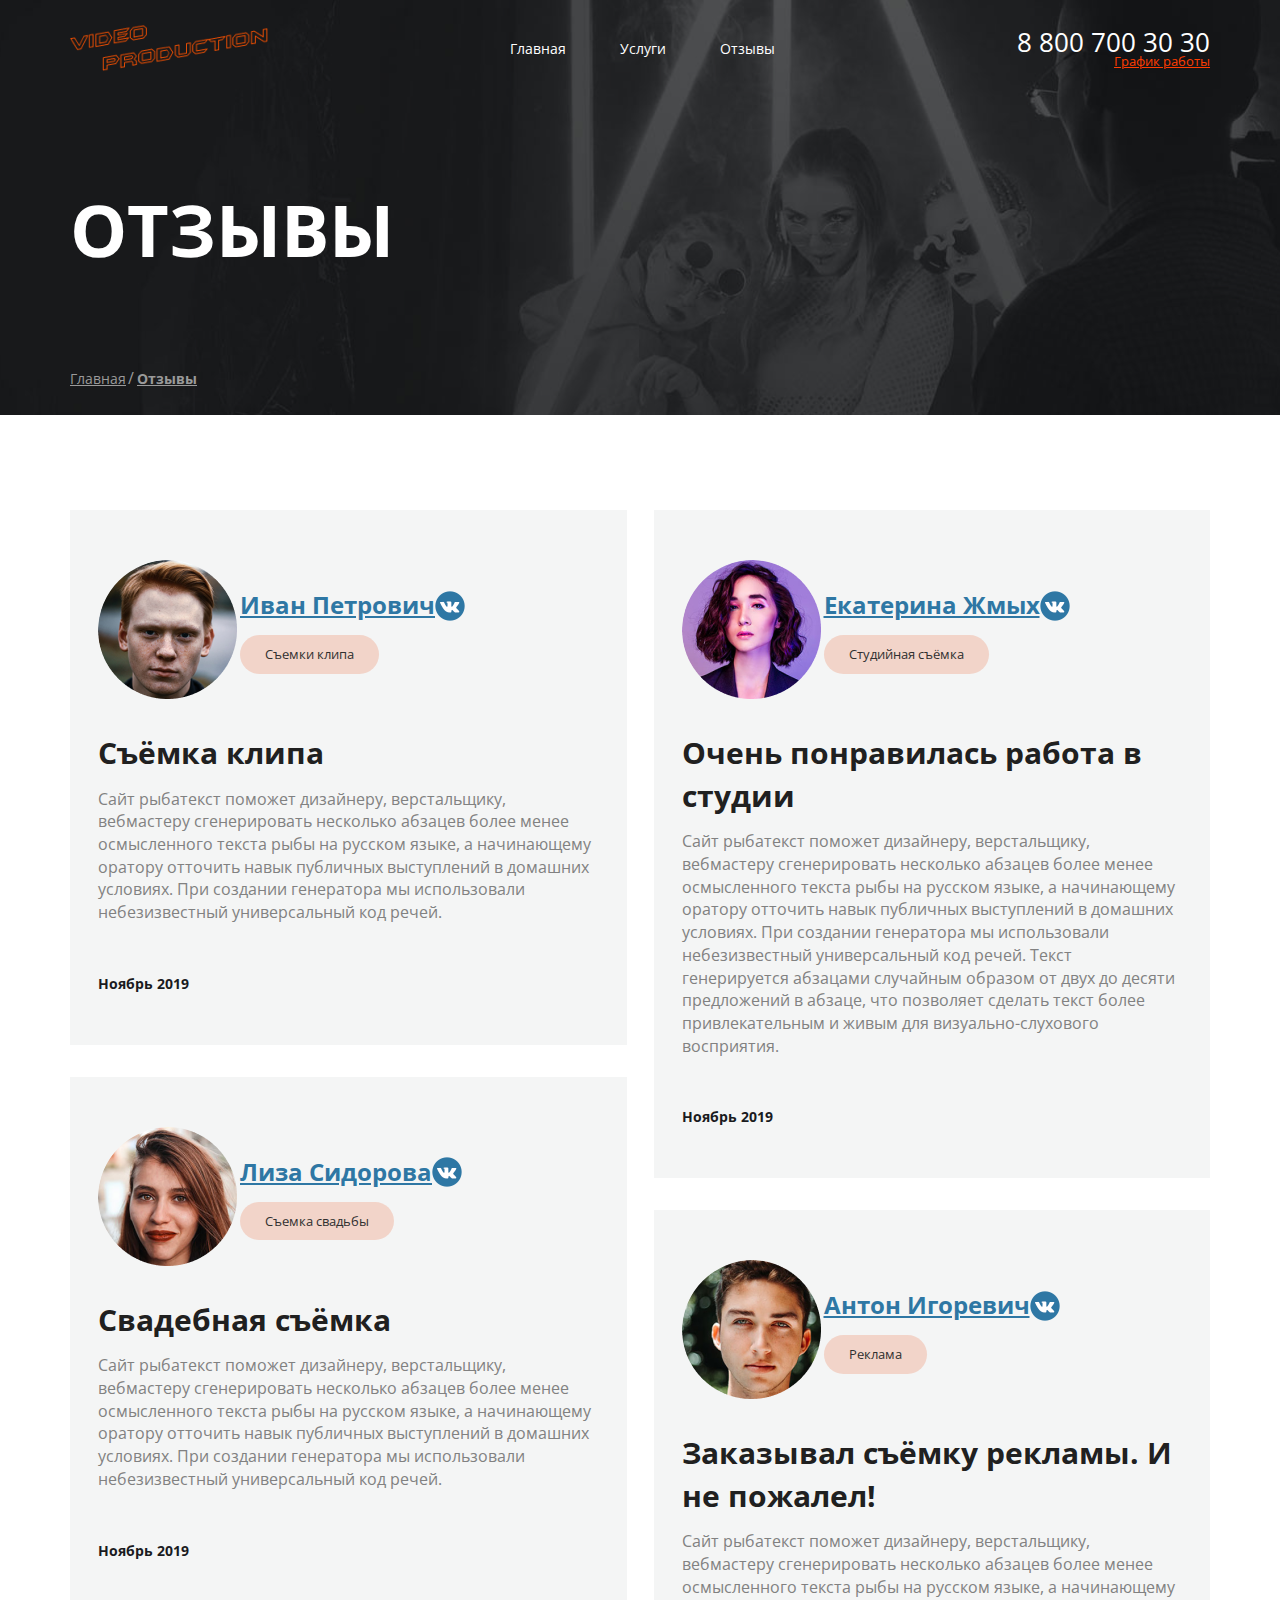
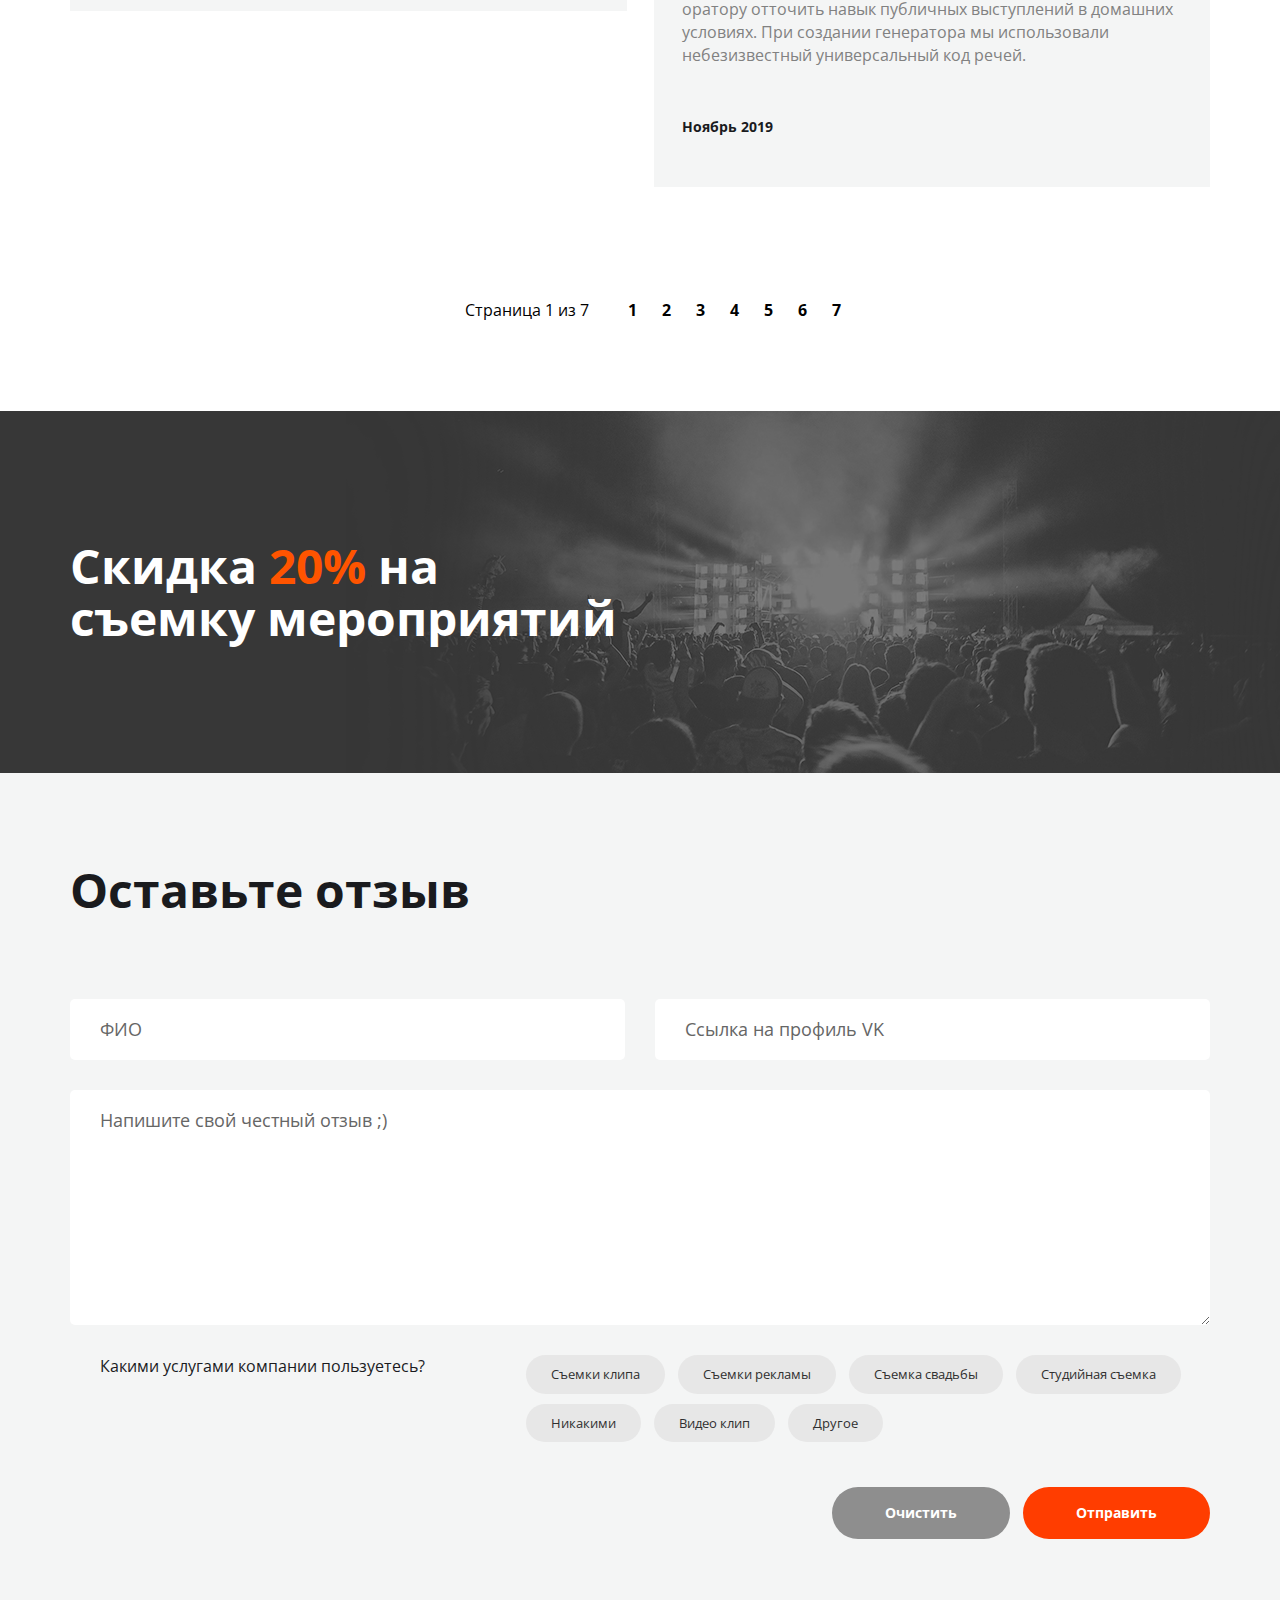
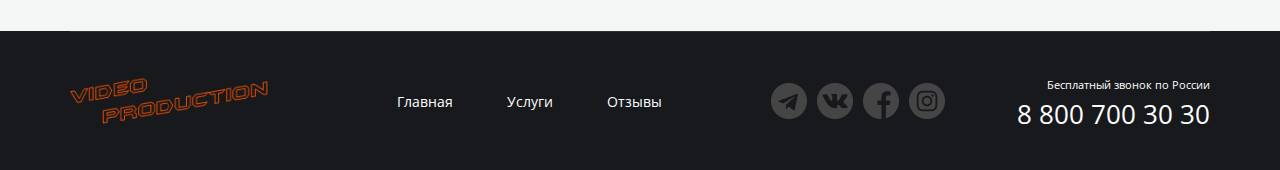
==== reviews.html @ 740040ae "Добавил последнюю страницу" ====
<!DOCTYPE html>
<html lang="ru">

<head>
    <meta charset="UTF-8">
    <meta http-equiv="X-UA-Compatible" content="IE=edge">
    <meta name="viewport" content="width=device-width, initial-scale=1.0">
    <link href="https://fonts.googleapis.com/css2?family=Open+Sans:wght@400;700;800&display=swap" rel="stylesheet">
    <link rel="stylesheet" href="main.css">
    <title>Reviews</title>
</head>

<body>
    <div class="wrapper">
        <section class="top-line">
            <div class="container top-line__container">
                <header class="header top-line__header">
                    <a href="./index.html" class="logo">
                        <img src="img/logo.png" alt="video logo" class="logo__pic">
                    </a>
                    <nav class="menu">
                        <ul class="menu__list">
                            <li class="menu__item">
                                <a href="./index.html" class="menu__link">Главная</a>
                            </li>
                            <li class="menu__item">
                                <a href="./services.html" class="menu__link">Услуги</a>
                            </li>
                            <li class="menu__item">
                                <a href="./reviews.html" class="menu__link">Отзывы</a>
                            </li>
                        </ul>
                    </nav>

                    <address class="contacts">
                        <a href="tel:+88007003030" class="contacts__phone">8 800 700 30 30</a>
                        <div class="contacts__workhours">График работы</div>
                    </address>
                </header>
                <h1 class="page-title">Отзывы</h1>
                <nav class="breadcrumbs">
                    <ul class="breadcrumbs__list">
                        <li class="breadcrumbs__item">
                            <a href="/" class="breadcrumbs__link">Главная</a>
                        </li>
                        <li class="breadcrumbs__item breadcrumbs__item--active">
                            <a href="/" class="breadcrumbs__link">Отзывы</a>
                        </li>
                    </ul>
                </nav>
            </div>
        </section>
        <main class="page-area">
            <div class="container">
                <ul class="reviews">
                    <li class="reviews__item review">
                        <div class="review__header">
                            <div class="review__photo">
                                <div class="avatar">
                                    <img src="/img/reviews/avatar/ivan.png" alt="" class="avatar__img">
                                </div>
                            </div>
                            <div class="review__user">
                                <a href="#" class="review__userlink">
                                    Иван Петрович
                                </a>
                                <ul class="review__tags">
                                    <li class="review__tag-item tag tag--bg--green ">Съемки клипа</li>
                                </ul>
                            </div>
                        </div>
                        <div class="review__content">
                            <h3 class="review__title">Съёмка клипа</h3>
                            <div class="review__content-text">
                                <p> Сайт рыбатекст поможет дизайнеру, верстальщику, вебмастеру сгенерировать несколько
                                    абзацев более менее осмысленного текста рыбы на русском языке, а начинающему оратору
                                    отточить навык публичных выступлений в домашних условиях. При создании генератора мы
                                    использовали небезизвестный универсальный код речей.
                                </p>
                            </div>
                            <time class="review__date">Ноябрь 2019</time>
                        </div>
                    </li>
                    <li class="reviews__item review">
                        <div class="review__header">
                            <div class="review__photo">
                                <div class="avatar">
                                    <img src="/img/reviews/avatar/liza.png" alt="" class="avatar__img">
                                </div>
                            </div>
                            <div class="review__user">
                                <a href="#" class="review__userlink">
                                    Лиза Сидорова
                                </a>
                                <ul class="review__tags">
                                    <li class="review__tag-item tag tag--bg--green">Съемка свадьбы</li>
                                </ul>
                            </div>
                        </div>
                        <div class="review__content">
                            <h3 class="review__title">Свадебная съёмка</h3>
                            <div class="review__content-text">
                                <p> Сайт рыбатекст поможет дизайнеру, верстальщику, вебмастеру сгенерировать несколько
                                    абзацев более менее осмысленного текста рыбы на русском языке, а начинающему оратору
                                    отточить навык публичных выступлений в домашних условиях. При создании генератора мы
                                    использовали небезизвестный универсальный код речей.
                                </p>
                            </div>
                            <time class="review__date">Ноябрь 2019</time>
                        </div>
                    </li>
                    <li class="reviews__item review">
                        <div class="review__header">
                            <div class="review__photo">
                                <div class="avatar">
                                    <img src="/img/reviews/avatar/katya.png" alt="" class="avatar__img">
                                </div>
                            </div>
                            <div class="review__user">
                                <a href="#" class="review__userlink">
                                    Екатерина Жмых
                                </a>
                                <ul class="review__tags">
                                    <li class="review__tag-item tag tag--bg--green">Студийная съёмка</li>
                                </ul>
                            </div>
                        </div>
                        <div class="review__content">
                            <h3 class="review__title">Очень понравилась работа в студии</h3>
                            <div class="review__content-text">
                                <p> Сайт рыбатекст поможет дизайнеру, верстальщику, вебмастеру сгенерировать несколько
                                    абзацев более менее осмысленного текста рыбы на русском языке, а начинающему оратору
                                    отточить навык публичных выступлений в домашних условиях. При создании генератора мы
                                    использовали небезизвестный универсальный код речей. Текст генерируется абзацами
                                    случайным образом от двух до десяти предложений в абзаце, что позволяет сделать
                                    текст более привлекательным и живым для визуально-слухового восприятия.
                                </p>
                            </div>
                            <time class="review__date">Ноябрь 2019</time>
                        </div>
                    </li>

                    <li class="reviews__item review">
                        <div class="review__header">
                            <div class="review__photo">
                                <div class="avatar">
                                    <img src="/img/reviews/avatar/anton.png" alt="" class="avatar__img">
                                </div>
                            </div>
                            <div class="review__user">
                                <a href="#" class="review__userlink">
                                    Антон Игоревич
                                </a>
                                <ul class="review__tags">
                                    <li class="review__tag-item tag tag--bg--green">Реклама</li>
                                </ul>
                            </div>
                        </div>
                        <div class="review__content">
                            <h3 class="review__title">Заказывал съёмку рекламы. И не пожалел!</h3>
                            <div class="review__content-text">
                                <p> Сайт рыбатекст поможет дизайнеру, верстальщику, вебмастеру сгенерировать несколько
                                    абзацев более менее осмысленного текста рыбы на русском языке, а начинающему оратору
                                    отточить навык публичных выступлений в домашних условиях. При создании генератора мы
                                    использовали небезизвестный универсальный код речей.
                                </p>
                            </div>
                            <time class="review__date">Ноябрь 2019</time>
                        </div>
                    </li>
                </ul>
                <div class="paginator paginator--theme--dark paginator--theme--facilitys">
                    <div class="paginator__display">Страница 1 из 7</div>
                    <ul class="paginator__list">
                        <li class="paginator__item paginator__item--active"><a href="" class="paginator__link">1</a>
                        </li>
                        <li class="paginator__item"><a href="" class="paginator__link">2</a></li>
                        <li class="paginator__item"><a href="" class="paginator__link">3</a></li>
                        <li class="paginator__item"><a href="" class="paginator__link">4</a></li>
                        <li class="paginator__item"><a href="" class="paginator__link">5</a></li>
                        <li class="paginator__item"><a href="" class="paginator__link">6</a></li>
                        <li class="paginator__item"><a href="" class="paginator__link">7</a></li>

                    </ul>
                </div>
            </div>
        </main>
        <section class="promo">
            <div class="container">
                <div class="promo__content">
                    <h2 class="promo__title">
                        Скидка <span class="promo__title-special">20%</span> на съемку мероприятий
                    </h2>
                </div>
            </div>
        </section>
        <section class="inner-section inner-section--bg--grey">
            <div class="container">
                <h2 class="inner-section__title">Оставьте отзыв</h2>
                <form class="form">
                    <div class="form__row">
                        <input type="text" placeholder="ФИО" class="form__input">
                        <input type="text" placeholder="Ссылка на профиль VK" class="form__input">
                    </div>
                    <div class="form__row">
                        <textarea class="form__input form__input--textarea">Напишите свой честный отзыв ;)</textarea>
                    </div>
                    <div class="form__controls">
                        <div class="form__controls-title">
                            Какими услугами компании пользуетесь?
                        </div>
                        <ul class="controls">
                            <li class="controls__item">
                                <label class="controls__elem">
                                    <input type="checkbox" class="controls__checkbox">
                                    <div class="tag controls__tag">Съемки клипа</div>
                                </label>
                            </li>
                            <li class="controls__item">
                                <label class="controls__elem">
                                    <input type="checkbox" class="controls__checkbox">
                                    <div class="tag controls__tag">Съемки рекламы</div>
                                </label>
                            </li>
                            <li class="controls__item">
                                <label class="controls__elem">
                                    <input type="checkbox" class="controls__checkbox">
                                    <div class="tag controls__tag">Съемка свадьбы</div>
                                </label>
                            </li>
                            <li class="controls__item">
                                <label class="controls__elem">
                                    <input type="checkbox" class="controls__checkbox">
                                    <div class="tag controls__tag">Студийная съемка</div>
                                </label>
                            </li>
                            <li class="controls__item">
                                <label class="controls__elem">
                                    <input type="checkbox" class="controls__checkbox">
                                    <div class="tag controls__tag">Никакими</div>
                                </label>
                            </li>
                            <li class="controls__item">
                                <label class="controls__elem">
                                    <input type="checkbox" class="controls__checkbox">
                                    <div class="tag controls__tag">Видео клип</div>
                                </label>
                            </li>
                            <li class="controls__item">
                                <label class="controls__elem">
                                    <input type="checkbox" class="controls__checkbox">
                                    <div class="tag controls__tag">Другое</div>
                                </label>
                            </li>
                        </ul>
                    </div>
                    <div class="form__btns">
                        <button type="reset" class="btn form__btn btn--color-grey">Очистить</button>
                        <button type="submit" class="btn form__btn btn--color-black">Отправить</button>
                    </div>
                </form>
            </div>
        </section>
        <footer class="inner-footer">
            <div class="container footer__container">
                <div class="footer__col">
                    <a href="/" class="logo footer__logo">
                        <img src="img/logo.png" alt="video logo" class="logo__pic">
                    </a>
                    <nav class="menu footer__menu">
                        <ul class="menu__list">
                            <li class="menu__item">
                                <a href="" class="menu__link">Главная</a>
                            </li>
                            <li class="menu__item">
                                <a href="" class="menu__link">Услуги</a>
                            </li>
                            <li class="menu__item">
                                <a href="" class="menu__link">Отзывы</a>
                            </li>
                        </ul>
                    </nav>
                </div>

                <div class="footer__col">
                    <div class="social footer__social">
                        <ul class="social__list">
                            <li class="social__item">
                                <a href="" class="social__link social__link--theme-tg">
                                </a>
                            </li>

                            <li class="social__item">
                                <a href="" class="social__link social__link--theme-vk">
                                </a>
                            </li>

                            <li class="social__item">
                                <a href="" class="social__link social__link--theme-fb">
                                </a>
                            </li>

                            <li class="social__item">
                                <a href="" class="social__link social__link--theme-inst">
                                </a>
                            </li>

                        </ul>
                    </div>
                    <address class="contacts footer__contacts">
                        <div class="contacts__callnews">Бесплатный звонок по России</div>
                        <a href="tel:+88007003030" class="contacts__phone">8 800 700 30 30</a>
                    </address>
                </div>
            </div>
        </footer>
    </div>
</body>

</html>
---- main.css ----
@import url(./css/layout/base.css);
@import url(./css/layout/fonts.css);
@import url(./css/layout/normalize.css);
@import url(./css/blocks/header.css);
@import url(./css/blocks/about.css);
@import url(./css/blocks/breadcrumbs.css);
@import url(./css/blocks/btn.css);
@import url(./css/blocks/contacts.css);
@import url(./css/blocks/facility.css);
@import url(./css/blocks/footer.css);
@import url(./css/blocks/hello.css);
@import url(./css/blocks/inner-section.css);
@import url(./css/blocks/logo.css);
@import url(./css/blocks/menu.css);
@import url(./css/blocks/news.css);
@import url(./css/blocks/page-area.css);
@import url(./css/blocks/paginator.css);
@import url(./css/blocks/partners.css);
@import url(./css/blocks/service.css);
@import url(./css/blocks/social.css);
@import url(./css/blocks/top-line.css);
@import url(./css/blocks/welcome.css);
@import url(./css/blocks/animation.css);
@import url(./css/blocks/reviews.css);
@import url(./css/blocks/controls.css);
@import url(./css/blocks/form.css);
@import url(./css/blocks/promo.css);
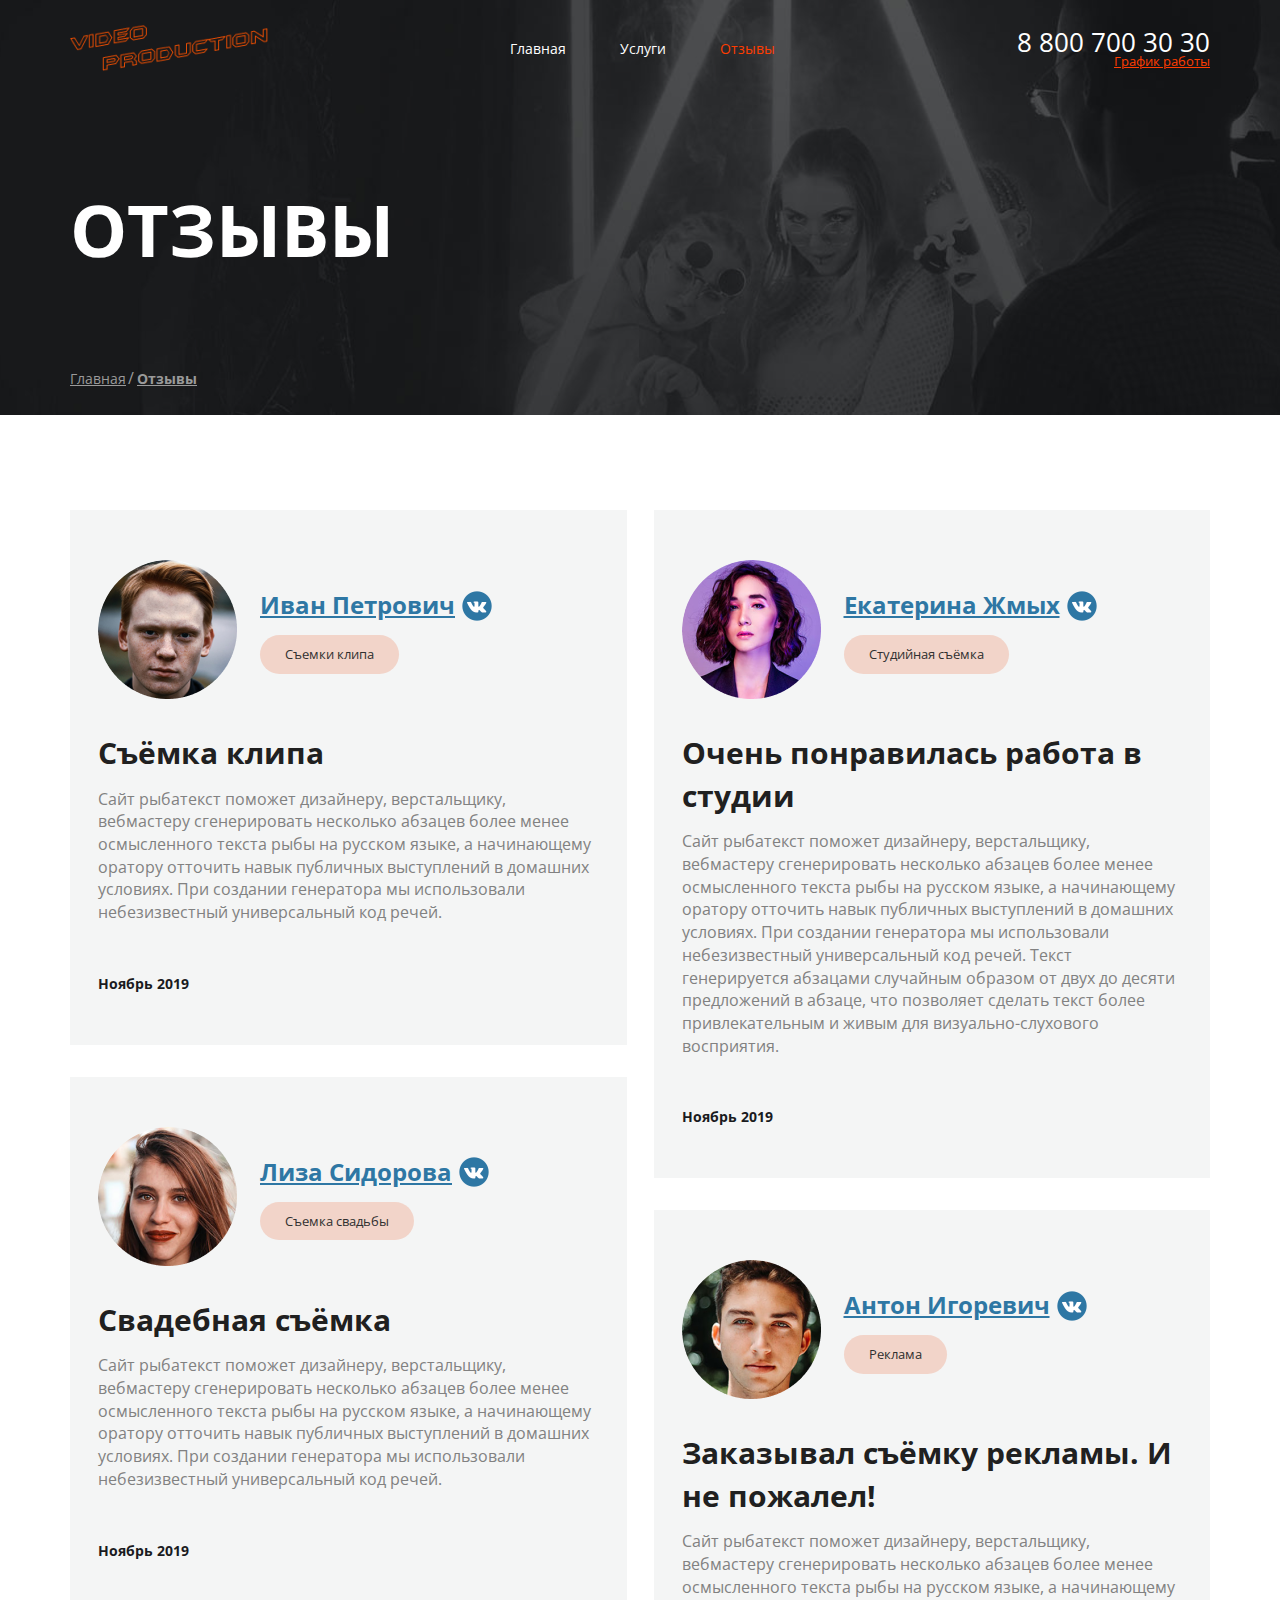
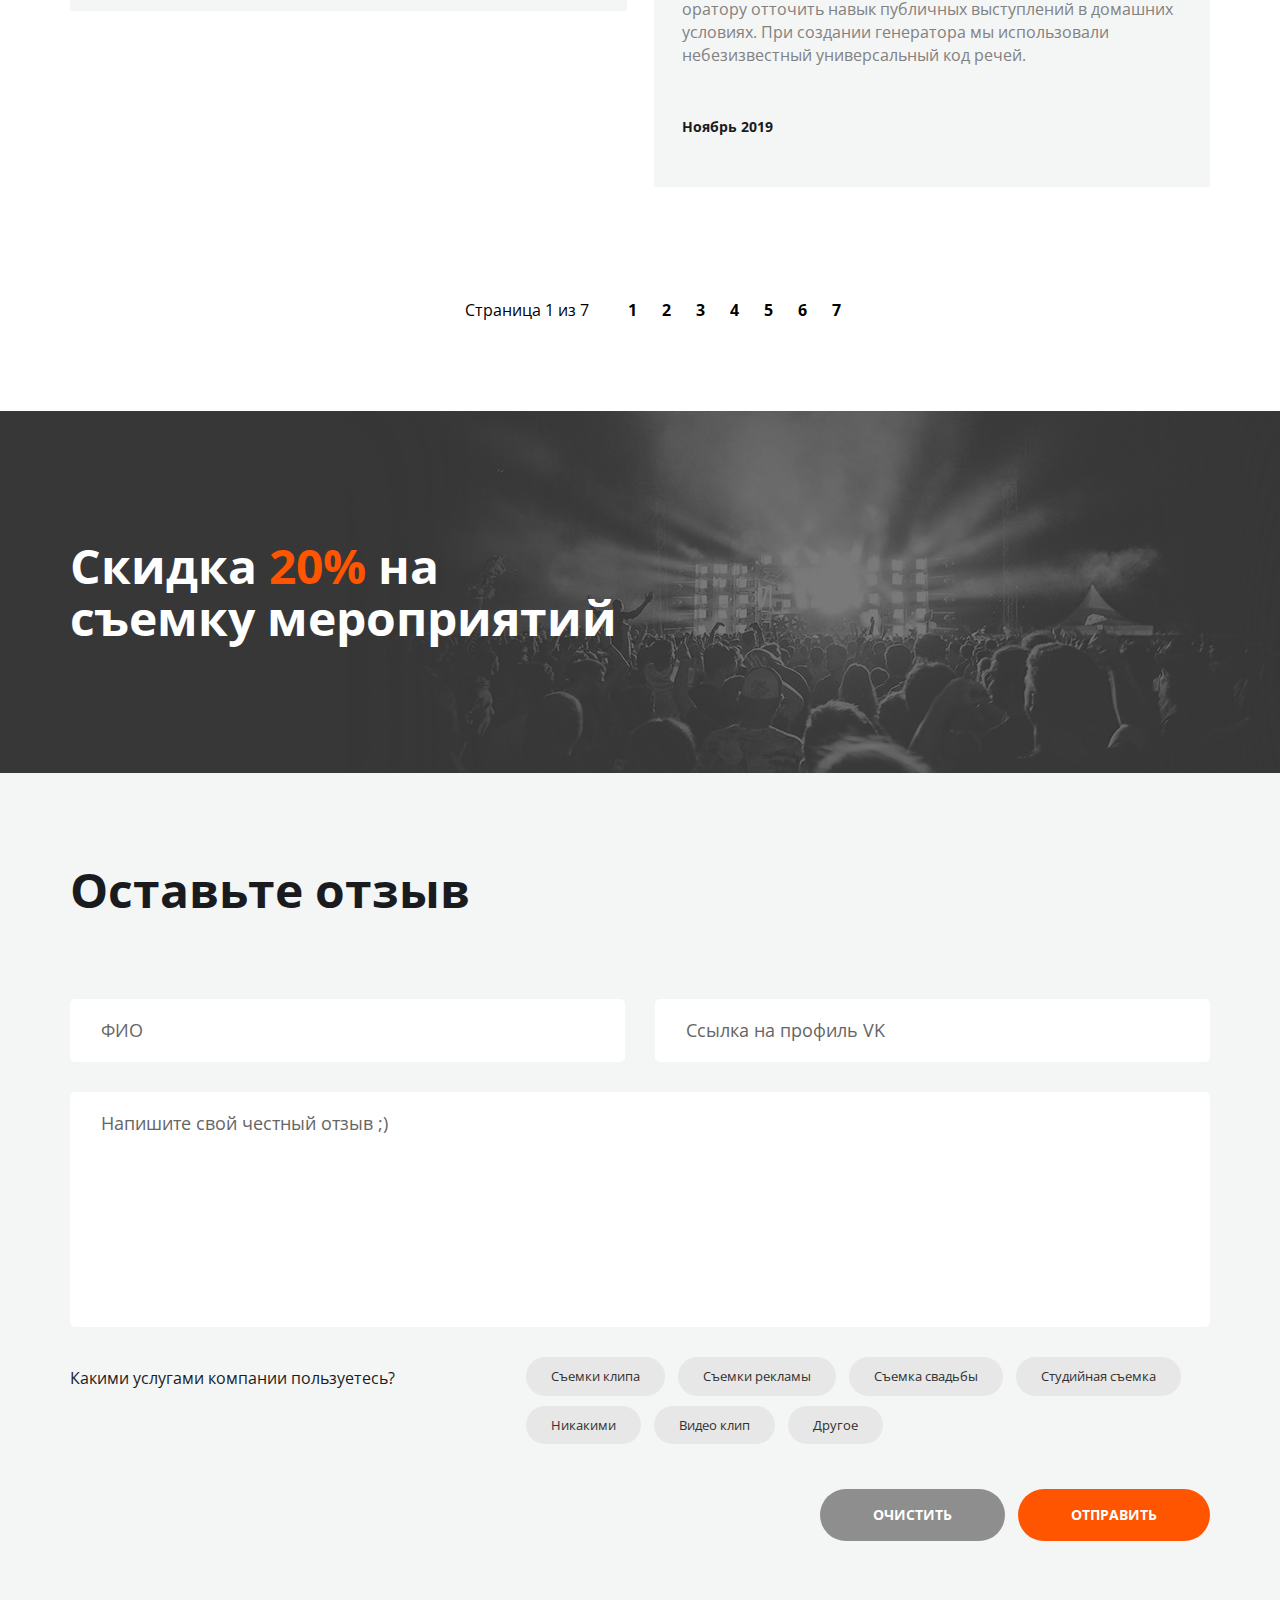
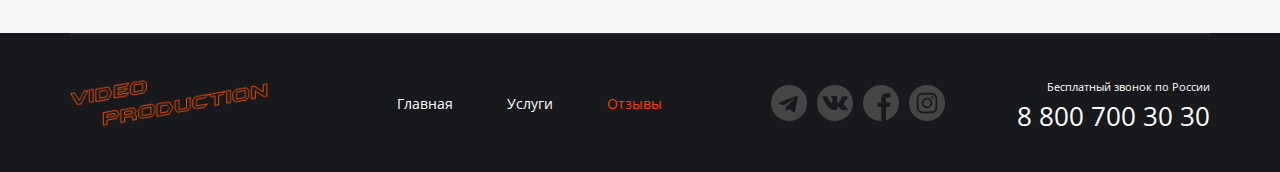
==== commit 3cad4f0d: "Внес правки" ====
--- a/reviews.html
+++ b/reviews.html
@@ -27,7 +27,7 @@
                                 <a href="./services.html" class="menu__link">Услуги</a>
                             </li>
                             <li class="menu__item">
-                                <a href="./reviews.html" class="menu__link">Отзывы</a>
+                                <a href="./reviews.html" class="menu__link menu__link--active">Отзывы</a>
                             </li>
                         </ul>
                     </nav>
@@ -35,6 +35,12 @@
                     <address class="contacts">
                         <a href="tel:+88007003030" class="contacts__phone">8 800 700 30 30</a>
                         <div class="contacts__workhours">График работы</div>
+                        <div class="contacts__menu">
+                            <ul class="contacts__list">
+                                <li class="contacts__item">пн-вс: 09:00 - 20:00</li>
+                                <li class="contacts__item">Обед: 14:00-14:30</li>
+                            </ul>
+                        </div>
                     </address>
                 </header>
                 <h1 class="page-title">Отзывы</h1>
@@ -57,7 +63,7 @@
                         <div class="review__header">
                             <div class="review__photo">
                                 <div class="avatar">
-                                    <img src="/img/reviews/avatar/ivan.png" alt="" class="avatar__img">
+                                    <img src="./img/reviews/avatar/ivan.png" alt="" class="avatar__img">
                                 </div>
                             </div>
                             <div class="review__user">
@@ -85,7 +91,7 @@
                         <div class="review__header">
                             <div class="review__photo">
                                 <div class="avatar">
-                                    <img src="/img/reviews/avatar/liza.png" alt="" class="avatar__img">
+                                    <img src="./img/reviews/avatar/liza.png" alt="" class="avatar__img">
                                 </div>
                             </div>
                             <div class="review__user">
@@ -113,7 +119,7 @@
                         <div class="review__header">
                             <div class="review__photo">
                                 <div class="avatar">
-                                    <img src="/img/reviews/avatar/katya.png" alt="" class="avatar__img">
+                                    <img src="./img/reviews/avatar/katya.png" alt="" class="avatar__img">
                                 </div>
                             </div>
                             <div class="review__user">
@@ -144,7 +150,7 @@
                         <div class="review__header">
                             <div class="review__photo">
                                 <div class="avatar">
-                                    <img src="/img/reviews/avatar/anton.png" alt="" class="avatar__img">
+                                    <img src="./img/reviews/avatar/anton.png" alt="" class="avatar__img">
                                 </div>
                             </div>
                             <div class="review__user">
@@ -276,7 +282,7 @@
                                 <a href="" class="menu__link">Услуги</a>
                             </li>
                             <li class="menu__item">
-                                <a href="" class="menu__link">Отзывы</a>
+                                <a href="" class="menu__link menu__link--active">Отзывы</a>
                             </li>
                         </ul>
                     </nav>
